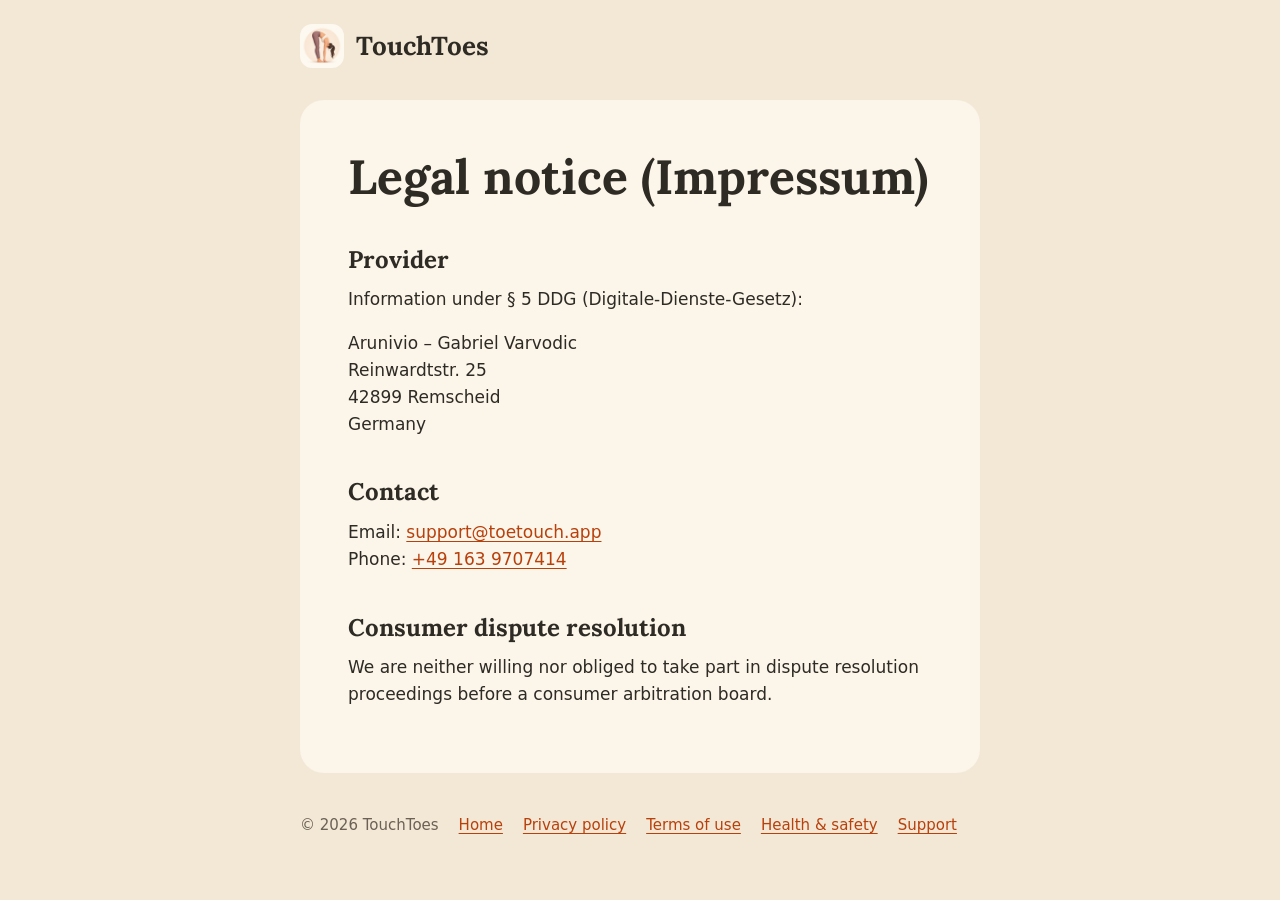
==== impressum.html @ 7916d696 "Publish the TouchToes website Home, privacy policy, terms of use, Health & safety, support and legal" ====
<!doctype html>
<html lang="en">
  <head>
    <meta charset="utf-8" />
    <!-- Lets the page load only files from this site: no scripts, no other
         servers. GitHub Pages can't send this as a header, so it goes here. -->
    <meta
      http-equiv="Content-Security-Policy"
      content="default-src 'none'; style-src 'self'; img-src 'self'; font-src 'self'; base-uri 'none'; form-action 'none'"
    />
    <meta name="referrer" content="no-referrer" />
    <meta name="viewport" content="width=device-width, initial-scale=1" />
    <title>Legal notice – TouchToes</title>
    <meta
      name="description"
      content="Who provides TouchToes and how to reach us (Impressum)."
    />
    <link rel="icon" href="assets/icon-192.png" type="image/png" />
    <link rel="apple-touch-icon" href="assets/icon-512.png" />
    <link rel="stylesheet" href="styles.css" />
  </head>
  <body>
    <div class="page">
      <header class="site-header">
        <a href="./">
          <img src="assets/icon-192.png" alt="" width="44" height="44" />
          <span class="brand">TouchToes</span>
        </a>
      </header>

      <main class="document">
        <h1>Legal notice (Impressum)</h1>

        <h2>Provider</h2>
        <p>Information under § 5 DDG (Digitale-Dienste-Gesetz):</p>
        <p>
          Arunivio – Gabriel Varvodic<br />
          Reinwardtstr. 25<br />
          42899 Remscheid<br />
          Germany
        </p>

        <h2>Contact</h2>
        <p>
          Email:
          <a href="mailto:support@toetouch.app">support@toetouch.app</a><br />
          Phone: <a href="tel:+491639707414">+49 163 9707414</a>
        </p>

        <h2>Consumer dispute resolution</h2>
        <p>
          We are neither willing nor obliged to take part in dispute
          resolution proceedings before a consumer arbitration board.
        </p>
      </main>

      <footer class="site-footer">
        <span>© 2026 TouchToes</span>
        <a href="./">Home</a>
        <a href="privacy.html">Privacy policy</a>
        <a href="terms.html">Terms of use</a>
        <a href="health.html">Health &amp; safety</a>
        <a href="support.html">Support</a>
      </footer>
    </div>
  </body>
</html>
---- styles.css ----
/* TouchToes website: the app's colours and Lora headings. Everything is
   served from this site; no fonts, scripts or trackers from elsewhere. */

@font-face {
  font-family: "Lora";
  src: url("assets/fonts/Lora-Variable.ttf") format("truetype");
  font-weight: 400 700;
  font-display: swap;
}

:root {
  --background: #f3e8d6;
  --surface: #fbf5ea;
  --ink: #2e2a24;
  --muted: #6b6155;
  --accent: #ff6b1a;
  --accent-ink: #b8400b;
  --line: #e6d8c2;
  --radius: 24px;
}

* {
  box-sizing: border-box;
}

html {
  -webkit-text-size-adjust: 100%;
}

body {
  margin: 0;
  background: var(--background);
  color: var(--ink);
  font-family: system-ui, -apple-system, "Segoe UI", Roboto, sans-serif;
  font-size: 17px;
  line-height: 1.6;
}

.page {
  max-width: 720px;
  margin: 0 auto;
  padding: 24px 20px 48px;
}

h1,
h2,
h3,
.brand {
  font-family: "Lora", Georgia, serif;
  line-height: 1.2;
}

h1 {
  font-size: clamp(34px, 8vw, 48px);
  font-weight: 700;
  margin: 0 0 16px;
}

h2 {
  font-size: 24px;
  font-weight: 700;
  margin: 40px 0 12px;
}

h3 {
  font-size: 19px;
  font-weight: 700;
  margin: 28px 0 8px;
}

p,
ul {
  margin: 0 0 16px;
}

ul {
  padding-left: 22px;
}

li + li {
  margin-top: 6px;
}

a {
  color: var(--accent-ink);
  text-underline-offset: 3px;
}

a:focus-visible {
  outline: 3px solid var(--accent);
  outline-offset: 3px;
  border-radius: 4px;
}

/* Header */

.site-header {
  display: flex;
  align-items: center;
  gap: 12px;
  margin-bottom: 32px;
}

.site-header a {
  display: flex;
  align-items: center;
  gap: 12px;
  color: var(--ink);
  text-decoration: none;
}

.site-header img {
  width: 44px;
  height: 44px;
  border-radius: 12px;
}

.brand {
  font-size: 26px;
  font-weight: 700;
}

/* Home */

.hero {
  display: grid;
  gap: 24px;
  align-items: center;
  background: var(--surface);
  border-radius: var(--radius);
  padding: 32px 24px;
}

.hero p {
  color: var(--muted);
  font-size: 19px;
}

.hero img {
  justify-self: center;
  width: min(240px, 70%);
  height: auto;
}

.badge {
  display: inline-block;
  background: var(--accent);
  color: #fff;
  font-weight: 600;
  border-radius: 999px;
  padding: 10px 20px;
}

.features {
  display: grid;
  gap: 16px;
  margin-top: 24px;
  padding: 0;
  list-style: none;
}

.features li {
  background: var(--surface);
  border-radius: var(--radius);
  padding: 20px 24px;
  margin: 0;
}

.features strong {
  display: block;
  font-family: "Lora", Georgia, serif;
  font-size: 20px;
  margin-bottom: 4px;
}

.features span {
  color: var(--muted);
}

@media (min-width: 640px) {
  .hero {
    grid-template-columns: 1.4fr 1fr;
    padding: 40px;
  }

  .hero img {
    width: 100%;
  }
}

/* Policy pages */

.document {
  background: var(--surface);
  border-radius: var(--radius);
  padding: 32px 24px;
}

.document .updated {
  color: var(--muted);
  font-size: 15px;
}

.summary {
  border-left: 4px solid var(--accent);
  padding: 4px 0 4px 16px;
  font-size: 18px;
}

.draft {
  border: 2px dashed var(--accent-ink);
  border-radius: 16px;
  padding: 16px 20px;
  margin-bottom: 24px;
  color: var(--accent-ink);
  font-size: 15px;
}

.draft ul {
  margin-bottom: 0;
}

.todo {
  background: #ffe3cf;
  border-radius: 6px;
  padding: 0 6px;
}

@media (min-width: 640px) {
  .document {
    padding: 48px;
  }
}

/* Footer */

.site-footer {
  margin-top: 40px;
  color: var(--muted);
  font-size: 15px;
  display: flex;
  flex-wrap: wrap;
  gap: 8px 20px;
}
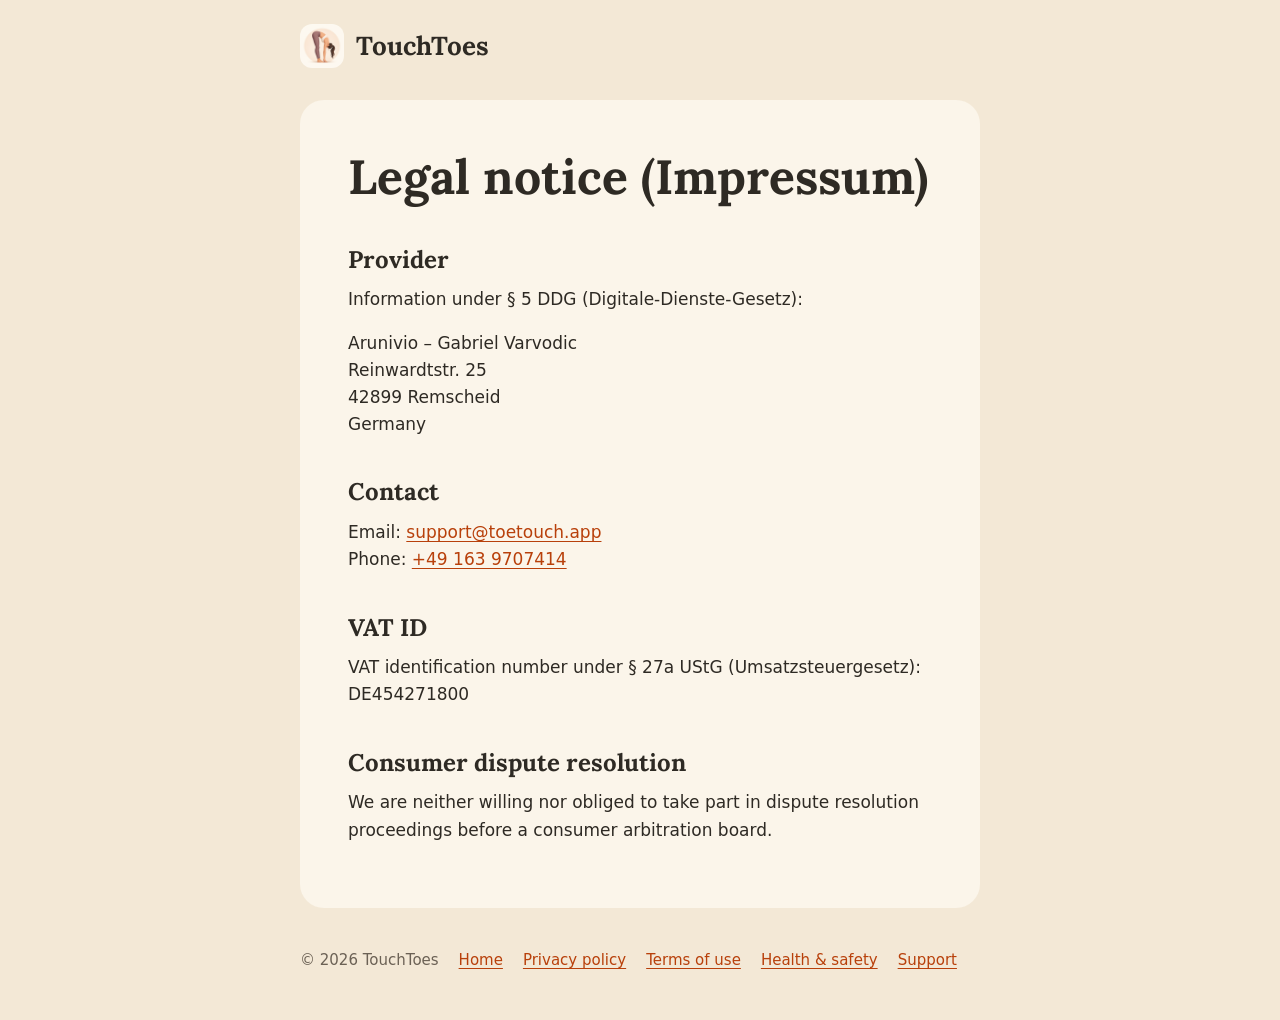
==== commit 9a9f53bb: "Add the VAT ID to the Impressum Co-Authored-By: Claude Opus 5.5 <noreply@anthropic.com>" ====
--- a/impressum.html
+++ b/impressum.html
@@ -47,6 +47,12 @@
           Phone: <a href="tel:+491639707414">+49 163 9707414</a>
         </p>
 
+        <h2>VAT ID</h2>
+        <p>
+          VAT identification number under § 27a UStG (Umsatzsteuergesetz):
+          DE454271800
+        </p>
+
         <h2>Consumer dispute resolution</h2>
         <p>
           We are neither willing nor obliged to take part in dispute
--- a/styles.css
+++ b/styles.css
@@ -145,7 +145,8 @@
 .badge {
   display: inline-block;
   background: var(--accent);
-  color: #fff;
+  /* Ink, not white: white on the orange is 2.9:1, under WCAG's 4.5:1. */
+  color: var(--ink);
   font-weight: 600;
   border-radius: 999px;
   padding: 10px 20px;
@@ -186,6 +187,63 @@
   .hero img {
     width: 100%;
   }
+}
+
+/* Links page (the social bios' link) */
+
+.links {
+  max-width: 440px;
+  margin: 0 auto;
+  text-align: center;
+}
+
+.links img {
+  width: 88px;
+  height: 88px;
+  border-radius: 22px;
+}
+
+.links h1 {
+  margin: 12px 0 4px;
+}
+
+.links p {
+  color: var(--muted);
+}
+
+.link-list {
+  display: grid;
+  gap: 12px;
+  margin-top: 28px;
+  padding: 0;
+  list-style: none;
+}
+
+.link-list li {
+  margin: 0;
+}
+
+.link-button {
+  display: block;
+  background: var(--surface);
+  border-radius: 999px;
+  padding: 16px 24px;
+  color: var(--ink);
+  font-weight: 600;
+  text-decoration: none;
+}
+
+.link-button span {
+  color: var(--muted);
+  font-weight: 400;
+  margin-left: 6px;
+}
+
+.link-button.legal {
+  background: transparent;
+  border: 2px solid var(--line);
+  font-size: 15px;
+  padding: 12px 24px;
 }
 
 /* Policy pages */
